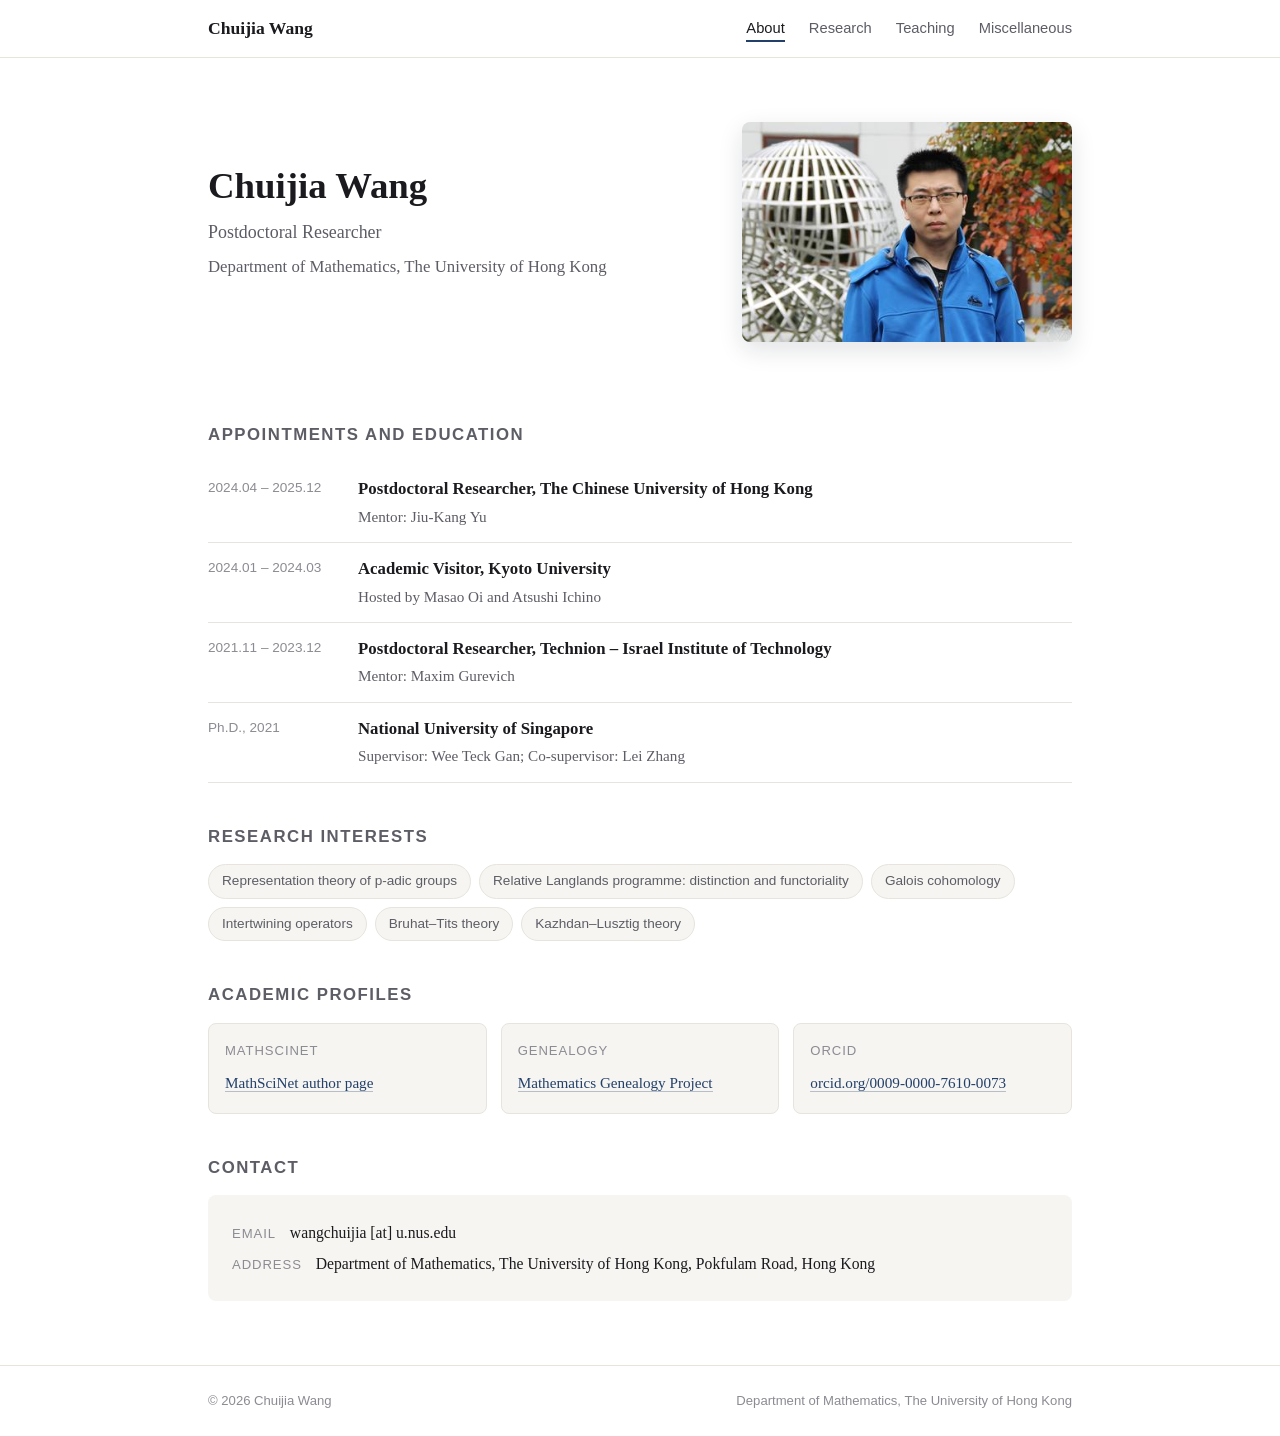
==== index.html @ 26bd5085 "Update supervisor details and refine research interests Updated supervisor information and consolida" ====
<!DOCTYPE html>
<html lang="en">
<head>
  <meta charset="utf-8">
  <meta name="viewport" content="width=device-width, initial-scale=1">
  <title>Chuijia Wang — About</title>
  <meta name="description" content="Chuijia Wang, mathematician, The University of Hong Kong.">
  <link rel="icon" type="image/svg+xml" href="data:image/svg+xml,%3Csvg xmlns='http://www.w3.org/2000/svg' viewBox='0 0 32 32'%3E%3Crect width='32' height='32' rx='5' fill='%23ffffff'/%3E%3Crect x='1.5' y='1.5' width='29' height='29' rx='4' fill='none' stroke='%2323406b' stroke-width='1.5'/%3E%3Ctext x='16' y='23' text-anchor='middle' font-family='Georgia, serif' font-size='18' font-weight='bold' fill='%2323406b'%3E%E2%88%AB%3C/text%3E%3C/svg%3E">
  <link rel="stylesheet" href="assets/css/style.css">
</head>
<body>

  <header class="site-header">
    <div class="container">
      <a class="site-name" href="index.html">Chuijia Wang</a>
      <nav class="site-nav" aria-label="Main navigation">
        <ul>
          <li><a href="index.html" aria-current="page">About</a></li>
          <li><a href="research.html">Research</a></li>
          <li><a href="teaching.html">Teaching</a></li>
          <li><a href="miscellaneous.html">Miscellaneous</a></li>
        </ul>
      </nav>
    </div>
  </header>

  <main class="container">

    <!-- ===== Hero ===== -->
    <section class="hero">
      <div>
        <h1>Chuijia Wang</h1>
        <p class="role">Postdoctoral Researcher</p>
        <p class="affiliation">Department of Mathematics, The University of Hong Kong</p>
        <div class="quick-links">
  <!-- <a href="#contact">Email</a> -->
  <!--<a href="https://orcid.org/0009-0000-7610-0073" rel="noopener" target="_blank">ORCID</a>-->
  <!-- <a href="assets/cv.pdf">CV</a> -->
</div>
      </div>
      <img class="hero-photo" src="assets/images/photocj.jpg" alt="Portrait of Chuijia Wang">
    </section>

    <!-- ===== Appointments ===== -->
    <h2>Appointments and education</h2>
    <ul class="timeline">
      <li>
        <span class="when">2024.04 – 2025.12</span>
        <span class="what">
          <strong>Postdoctoral Researcher, The Chinese University of Hong Kong</strong><br>
          <span class="sub">Mentor: Jiu-Kang Yu</span>
        </span>
      </li>
      <li>
        <span class="when">2024.01 – 2024.03</span>
        <span class="what">
          <strong>Academic Visitor, Kyoto University</strong><br>
          <span class="sub">Hosted by Masao Oi and Atsushi Ichino</span>
        </span>
      </li>
      <li>
        <span class="when">2021.11 – 2023.12</span>
        <span class="what">
          <strong>Postdoctoral Researcher, Technion – Israel Institute of Technology</strong><br>
          <span class="sub">Mentor: Maxim Gurevich</span>
        </span>
      </li>
      <li>
        <span class="when">Ph.D., 2021</span>
        <span class="what">
          <strong>National University of Singapore</strong><br>
          <span class="sub">Supervisor: Wee Teck Gan; Co-supervisor: Lei Zhang</span>
        </span>
      </li>
    </ul>

    <!-- ===== Research interests ===== -->
    <h2>Research interests</h2>
    <div class="tags">
      <span>Representation theory of p-adic groups</span>
      <span>Relative Langlands programme: distinction and functoriality</span>
      <span>Galois cohomology</span>
      <span>Intertwining operators</span>
      <span>Bruhat–Tits theory</span>
      <span>Kazhdan–Lusztig theory</span>
    </div>

    <!-- ===== Academic profiles ===== -->
    <h2>Academic profiles</h2>
    <div class="profile-cards">
      <div class="profile-card">
        <div class="pc-name">MathSciNet</div>
        <a href="https://mathscinet.ams.org/mathscinet/author?authorId=1631959" rel="noopener" target="_blank">MathSciNet author page</a>
      </div>
      <div class="profile-card">
        <div class="pc-name">Genealogy</div>
        <a href="https://www.genealogy.math.ndsu.nodak.edu/" rel="noopener" target="_blank">Mathematics Genealogy Project</a>
      </div>
      <div class="profile-card">
        <div class="pc-name">ORCID</div>
        <a href="https://orcid.org/0009-0000-7610-0073" rel="noopener" target="_blank">orcid.org/0009-0000-7610-0073</a>
      </div>
    </div>

    <!-- ===== Contact ===== -->
    <h2 id="contact">Contact</h2>
    <div class="contact">
      <p><span class="label">Email</span> wangchuijia [at] u.nus.edu</p>
      <p><span class="label">Address</span> Department of Mathematics, The University of Hong Kong, Pokfulam Road, Hong Kong</p>
    </div>

  </main>

  <footer class="site-footer">
    <div class="container">
      <span>&copy; 2026 Chuijia Wang</span>
      <span>Department of Mathematics, The University of Hong Kong</span>
    </div>
  </footer>

</body>
</html>
---- assets/css/style.css ----
/* ===== Redesigned academic site — modern editorial style ===== */

:root {
  --bg:        #ffffff;
  --surface:   #f6f5f1;
  --ink:       #1b1b1f;
  --muted:     #5d5d66;
  --faint:     #8b8b93;
  --line:      #e6e4dd;
  --accent:    #23406b;   /* deep indigo */
  --accent-2:  #7c2d3a;
  --radius:    8px;

  --serif: "Charter", "Iowan Old Style", "Palatino Linotype", Palatino, Georgia, serif;
  --sans:  "Segoe UI", "Helvetica Neue", Helvetica, system-ui, sans-serif;
  --max: 920px;
}

*, *::before, *::after { box-sizing: border-box; }

body {
  margin: 0;
  background: var(--bg);
  color: var(--ink);
  font-family: var(--serif);
  font-size: 1.05rem;
  line-height: 1.65;
}

img { max-width: 100%; display: block; }

a {
  color: var(--accent);
  text-decoration: none;
  border-bottom: 1px solid color-mix(in srgb, var(--accent) 30%, transparent);
}
a:hover { color: var(--accent-2); border-bottom-color: var(--accent-2); }

h1, h2, h3 { line-height: 1.25; font-weight: 700; }
h2 {
  font-size: 1.05rem;
  font-family: var(--sans);
  text-transform: uppercase;
  letter-spacing: .09em;
  color: var(--muted);
  margin: 2.6em 0 1em;
}

/* ---------- header ---------- */
.site-header {
  position: sticky;
  top: 0;
  background: color-mix(in srgb, var(--bg) 92%, transparent);
  backdrop-filter: blur(8px);
  border-bottom: 1px solid var(--line);
  z-index: 10;
}
.site-header .container {
  max-width: var(--max);
  margin: 0 auto;
  padding: 14px 28px;
  display: flex;
  justify-content: space-between;
  align-items: center;
  gap: 16px;
}
.site-name {
  font-weight: 700;
  font-size: 1.1rem;
  color: var(--ink);
  border-bottom: none;
}
.site-nav ul {
  list-style: none;
  margin: 0; padding: 0;
  display: flex; gap: 24px;
  font-family: var(--sans);
  font-size: .92rem;
}
.site-nav a {
  color: var(--muted);
  border-bottom: none;
  padding: 4px 0;
}
.site-nav a:hover { color: var(--accent); }
.site-nav a[aria-current="page"] {
  color: var(--ink);
  border-bottom: 2px solid var(--accent);
}

.container {
  max-width: var(--max);
  margin: 0 auto;
  padding: 0 28px;
}

/* ---------- hero ---------- */
.hero {
  display: grid;
  grid-template-columns: 1.5fr 1fr;
  gap: 40px;
  align-items: center;
  padding: 64px 0 40px;
}
.hero h1 {
  font-size: 2.3rem;
  margin: 0 0 .25em;
}
.hero .role {
  font-size: 1.12rem;
  color: var(--muted);
  margin: 0 0 .3em;
}
.hero .affiliation {
  color: var(--muted);
  margin: 0 0 1.2em;
}
.hero .quick-links {
  font-family: var(--sans);
  font-size: .9rem;
  display: flex;
  gap: 18px;
  flex-wrap: wrap;
}
.hero .quick-links a { border-bottom: 1px solid var(--line); }

.hero-photo {
  width: 100%;
  aspect-ratio: 3 / 2;
  object-fit: cover;
  border-radius: var(--radius);
  box-shadow: 0 8px 24px rgba(20, 25, 40, .12);
}

/* ---------- timeline ---------- */
.timeline { list-style: none; margin: 0; padding: 0; }
.timeline li {
  display: grid;
  grid-template-columns: 130px 1fr;
  gap: 20px;
  padding: .7em 0;
  border-bottom: 1px solid var(--line);
}
.timeline .when {
  font-family: var(--sans);
  font-size: .85rem;
  color: var(--faint);
  padding-top: 2px;
}
.timeline .what strong { font-weight: 700; }
.timeline .what .sub { color: var(--muted); font-size: .95rem; }

/* ---------- interest tags ---------- */
.tags {
  display: flex;
  flex-wrap: wrap;
  gap: 8px;
  margin: 0;
}
.tags span {
  font-family: var(--sans);
  font-size: .85rem;
  background: var(--surface);
  border: 1px solid var(--line);
  border-radius: 999px;
  padding: 5px 13px;
  color: var(--muted);
}

/* ---------- profile cards ---------- */
.profile-cards {
  display: grid;
  grid-template-columns: repeat(3, 1fr);
  gap: 14px;
}
.profile-card {
  background: var(--surface);
  border: 1px solid var(--line);
  border-radius: var(--radius);
  padding: 16px;
}
.profile-card .pc-name {
  font-family: var(--sans);
  font-size: .82rem;
  text-transform: uppercase;
  letter-spacing: .07em;
  color: var(--faint);
  margin-bottom: 8px;
}
.profile-card a { font-size: .95rem; }

/* ---------- contact ---------- */
.contact {
  background: var(--surface);
  border-radius: var(--radius);
  padding: 20px 24px;
  font-size: .98rem;
}
.contact p { margin: .3em 0; }
.contact .label {
  font-family: var(--sans);
  font-size: .82rem;
  color: var(--faint);
  text-transform: uppercase;
  letter-spacing: .07em;
  margin-right: 10px;
}

/* ---------- footer ---------- */
.site-footer {
  border-top: 1px solid var(--line);
  margin-top: 64px;
  padding: 24px 0;
  font-family: var(--sans);
  font-size: .82rem;
  color: var(--faint);
}
.site-footer .container {
  display: flex;
  justify-content: space-between;
  flex-wrap: wrap;
  gap: 8px;
}

/* ===== Subpages ===== */
.page-title { padding: 48px 0 8px; }
.page-title h1 { font-size: 2rem; margin: 0 0 .3em; }
.page-title p { color: var(--muted); max-width: 660px; }

.pub-item { padding: 1.1em 0; border-bottom: 1px solid var(--line); }
.pub-item .pub-title { font-size: 1.08rem; font-style: italic; margin: 0 0 .25em; }
.pub-item .pub-meta { color: var(--muted); font-size: .95rem; margin: 0 0 .4em; }
.pub-item .pub-links { font-family: var(--sans); font-size: .85rem; }
.pub-item .pub-links a { margin-right: 12px; }

.school-block h3 { font-size: 1.18rem; margin: 1.6em 0 .5em; }
.course-item {
  display: grid;
  grid-template-columns: 140px 1fr;
  gap: 20px;
  padding: .6em 0;
  border-bottom: 1px solid var(--line);
}
.course-item .when { font-family: var(--sans); font-size: .85rem; color: var(--faint); padding-top: 3px; }
.course-item .role { color: var(--muted); font-size: .92rem; }

.gallery-new {
  display: grid;
  grid-template-columns: repeat(2, 1fr);
  gap: 18px;
  margin: 0 0 1em;
}
.gallery-new figure { margin: 0; }
.gallery-new img {
  border-radius: var(--radius);
  border: 1px solid var(--line);
  width: 100%;
}
.gallery-new figcaption {
  font-family: var(--sans);
  font-size: .82rem;
  color: var(--faint);
  margin-top: 6px;
}

.talk-list { list-style: none; padding: 0; margin: 0; }
.talk-list li { padding: .7em 0; border-bottom: 1px solid var(--line); }

:focus-visible { outline: 2px solid var(--accent); outline-offset: 2px; }

@media (max-width: 720px) {
  .hero { grid-template-columns: 1fr; gap: 28px; padding: 40px 0 24px; }
  .hero h1 { font-size: 1.8rem; }
  .timeline li { grid-template-columns: 1fr; gap: 2px; }
  .profile-cards { grid-template-columns: 1fr; }
  .site-nav ul { gap: 14px; font-size: .85rem; }
}
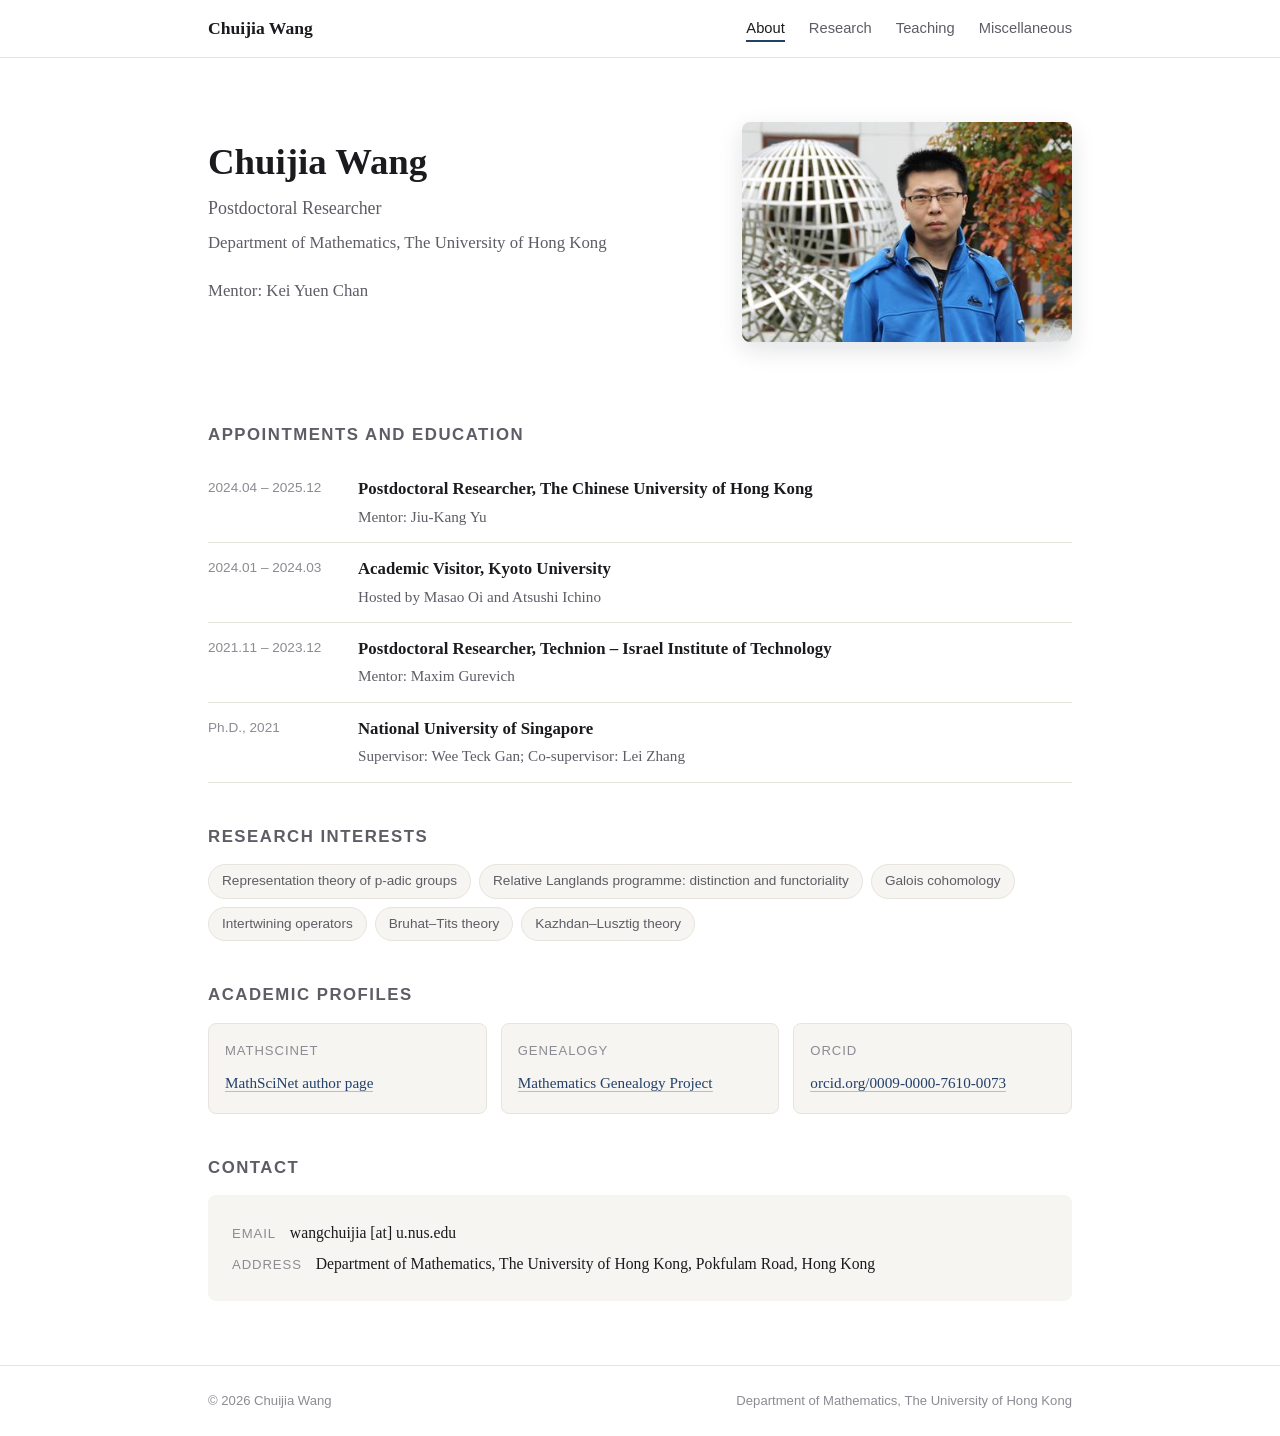
==== commit 57e8ef29: "Add mentor information to index.html" ====
--- a/index.html
+++ b/index.html
@@ -32,6 +32,7 @@
         <h1>Chuijia Wang</h1>
         <p class="role">Postdoctoral Researcher</p>
         <p class="affiliation">Department of Mathematics, The University of Hong Kong</p>
+         <p class="affiliation">Mentor: Kei Yuen Chan</p>
         <div class="quick-links">
   <!-- <a href="#contact">Email</a> -->
   <!--<a href="https://orcid.org/0009-0000-7610-0073" rel="noopener" target="_blank">ORCID</a>-->
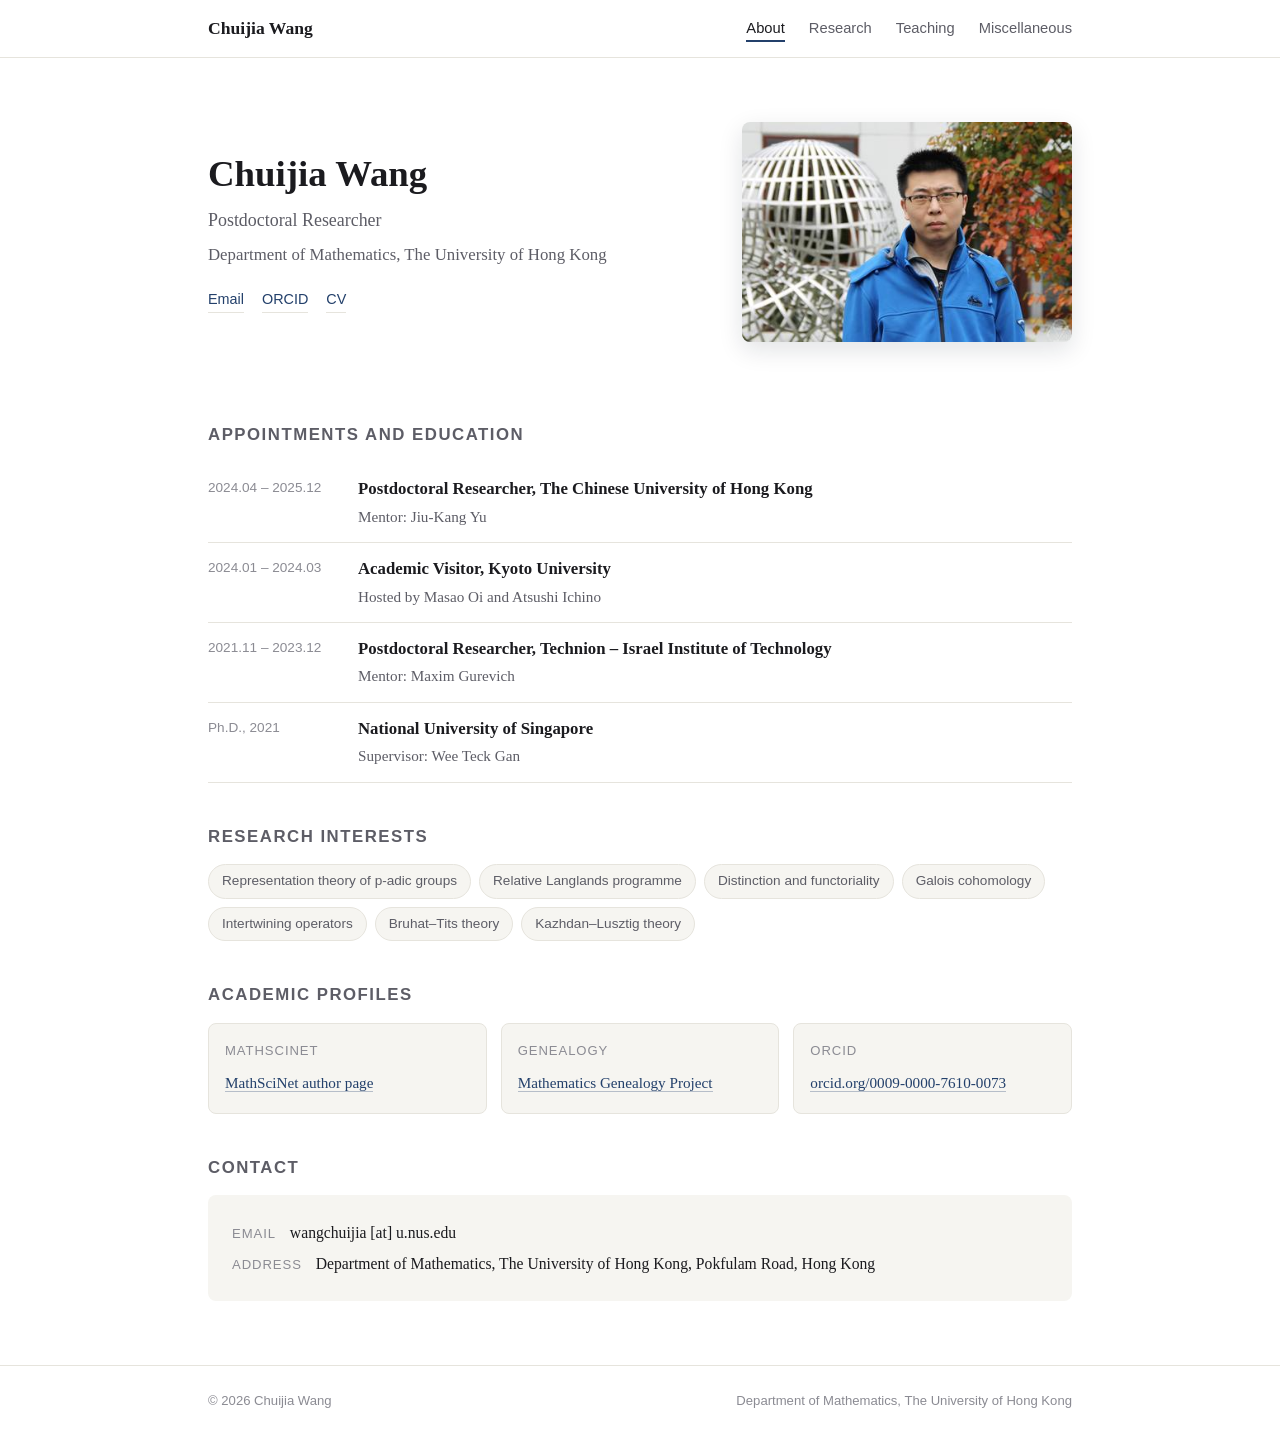
==== commit ae2fb1c4: "Add files via upload" ====
--- a/index.html
+++ b/index.html
@@ -14,6 +14,11 @@
     <div class="container">
       <a class="site-name" href="index.html">Chuijia Wang</a>
       <nav class="site-nav" aria-label="Main navigation">
+        <button class="nav-toggle" type="button" aria-label="Toggle navigation" aria-expanded="false">
+          <svg viewBox="0 0 24 24" width="24" height="24" aria-hidden="true">
+            <path d="M3 6h18M3 12h18M3 18h18" fill="none" stroke="currentColor" stroke-width="2" stroke-linecap="round"/>
+          </svg>
+        </button>
         <ul>
           <li><a href="index.html" aria-current="page">About</a></li>
           <li><a href="research.html">Research</a></li>
@@ -32,12 +37,11 @@
         <h1>Chuijia Wang</h1>
         <p class="role">Postdoctoral Researcher</p>
         <p class="affiliation">Department of Mathematics, The University of Hong Kong</p>
-         <p class="affiliation">Mentor: Kei Yuen Chan</p>
         <div class="quick-links">
-  <!-- <a href="#contact">Email</a> -->
-  <!--<a href="https://orcid.org/0009-0000-7610-0073" rel="noopener" target="_blank">ORCID</a>-->
-  <!-- <a href="assets/cv.pdf">CV</a> -->
-</div>
+          <a href="#contact">Email</a>
+          <a href="https://orcid.org/0009-0000-7610-0073" rel="noopener" target="_blank">ORCID</a>
+          <a href="assets/cv.pdf">CV</a>
+        </div>
       </div>
       <img class="hero-photo" src="assets/images/photocj.jpg" alt="Portrait of Chuijia Wang">
     </section>
@@ -70,7 +74,7 @@
         <span class="when">Ph.D., 2021</span>
         <span class="what">
           <strong>National University of Singapore</strong><br>
-          <span class="sub">Supervisor: Wee Teck Gan; Co-supervisor: Lei Zhang</span>
+          <span class="sub">Supervisor: Wee Teck Gan</span>
         </span>
       </li>
     </ul>
@@ -79,7 +83,8 @@
     <h2>Research interests</h2>
     <div class="tags">
       <span>Representation theory of p-adic groups</span>
-      <span>Relative Langlands programme: distinction and functoriality</span>
+      <span>Relative Langlands programme</span>
+      <span>Distinction and functoriality</span>
       <span>Galois cohomology</span>
       <span>Intertwining operators</span>
       <span>Bruhat–Tits theory</span>
@@ -91,7 +96,7 @@
     <div class="profile-cards">
       <div class="profile-card">
         <div class="pc-name">MathSciNet</div>
-        <a href="https://mathscinet.ams.org/mathscinet/author?authorId=1631959" rel="noopener" target="_blank">MathSciNet author page</a>
+        <a href="https://mathscinet.ams.org/" rel="noopener" target="_blank">MathSciNet author page</a>
       </div>
       <div class="profile-card">
         <div class="pc-name">Genealogy</div>
@@ -119,5 +124,6 @@
     </div>
   </footer>
 
+  <script src="assets/js/nav.js"></script>
 </body>
 </html>
--- a/assets/css/style.css
+++ b/assets/css/style.css
@@ -88,6 +88,15 @@
   border-bottom: 2px solid var(--accent);
 }
 
+.nav-toggle {
+  display: none;
+  background: none;
+  border: none;
+  padding: 4px;
+  color: var(--ink);
+  cursor: pointer;
+}
+
 .container {
   max-width: var(--max);
   margin: 0 auto;
@@ -266,6 +275,41 @@
 .talk-list { list-style: none; padding: 0; margin: 0; }
 .talk-list li { padding: .7em 0; border-bottom: 1px solid var(--line); }
 
+/* topic cards with detail pages */
+.topic-cards {
+  display: grid;
+  grid-template-columns: repeat(2, 1fr);
+  gap: 14px;
+  margin: 1em 0;
+}
+a.topic-card {
+  display: block;
+  background: var(--surface);
+  border: 1px solid var(--line);
+  border-radius: var(--radius);
+  padding: 16px 18px;
+  color: var(--ink);
+  border-bottom: 1px solid var(--line);
+}
+a.topic-card:hover { border-color: var(--accent); color: var(--accent); }
+a.topic-card .tc-name { font-weight: 700; }
+a.topic-card .tc-desc {
+  font-size: .86rem;
+  color: var(--muted);
+  margin-top: 4px;
+  font-family: var(--sans);
+}
+
+.topic-detail { padding-top: 24px; }
+.topic-detail h1 { font-size: 1.9rem; margin-bottom: .6em; }
+.topic-detail .back-link {
+  font-family: var(--sans);
+  font-size: .85rem;
+  margin-bottom: 1.5em;
+  display: inline-block;
+}
+.topic-detail h2 { margin-top: 1.8em; }
+
 :focus-visible { outline: 2px solid var(--accent); outline-offset: 2px; }
 
 @media (max-width: 720px) {
@@ -273,5 +317,25 @@
   .hero h1 { font-size: 1.8rem; }
   .timeline li { grid-template-columns: 1fr; gap: 2px; }
   .profile-cards { grid-template-columns: 1fr; }
-  .site-nav ul { gap: 14px; font-size: .85rem; }
-}
+
+  .site-name { white-space: nowrap; }
+  .nav-toggle { display: block; }
+  .site-nav { position: relative; }
+  .site-nav ul {
+    display: none;
+    position: absolute;
+    top: calc(100% + 10px);
+    right: 0;
+    flex-direction: column;
+    gap: 0;
+    background: var(--bg);
+    border: 1px solid var(--line);
+    border-radius: var(--radius);
+    box-shadow: 0 8px 24px rgba(20, 25, 40, .12);
+    min-width: 190px;
+    padding: 6px 0;
+    font-size: .92rem;
+  }
+  .site-nav ul.open { display: flex; }
+  .site-nav li { padding: 9px 20px; }
+}
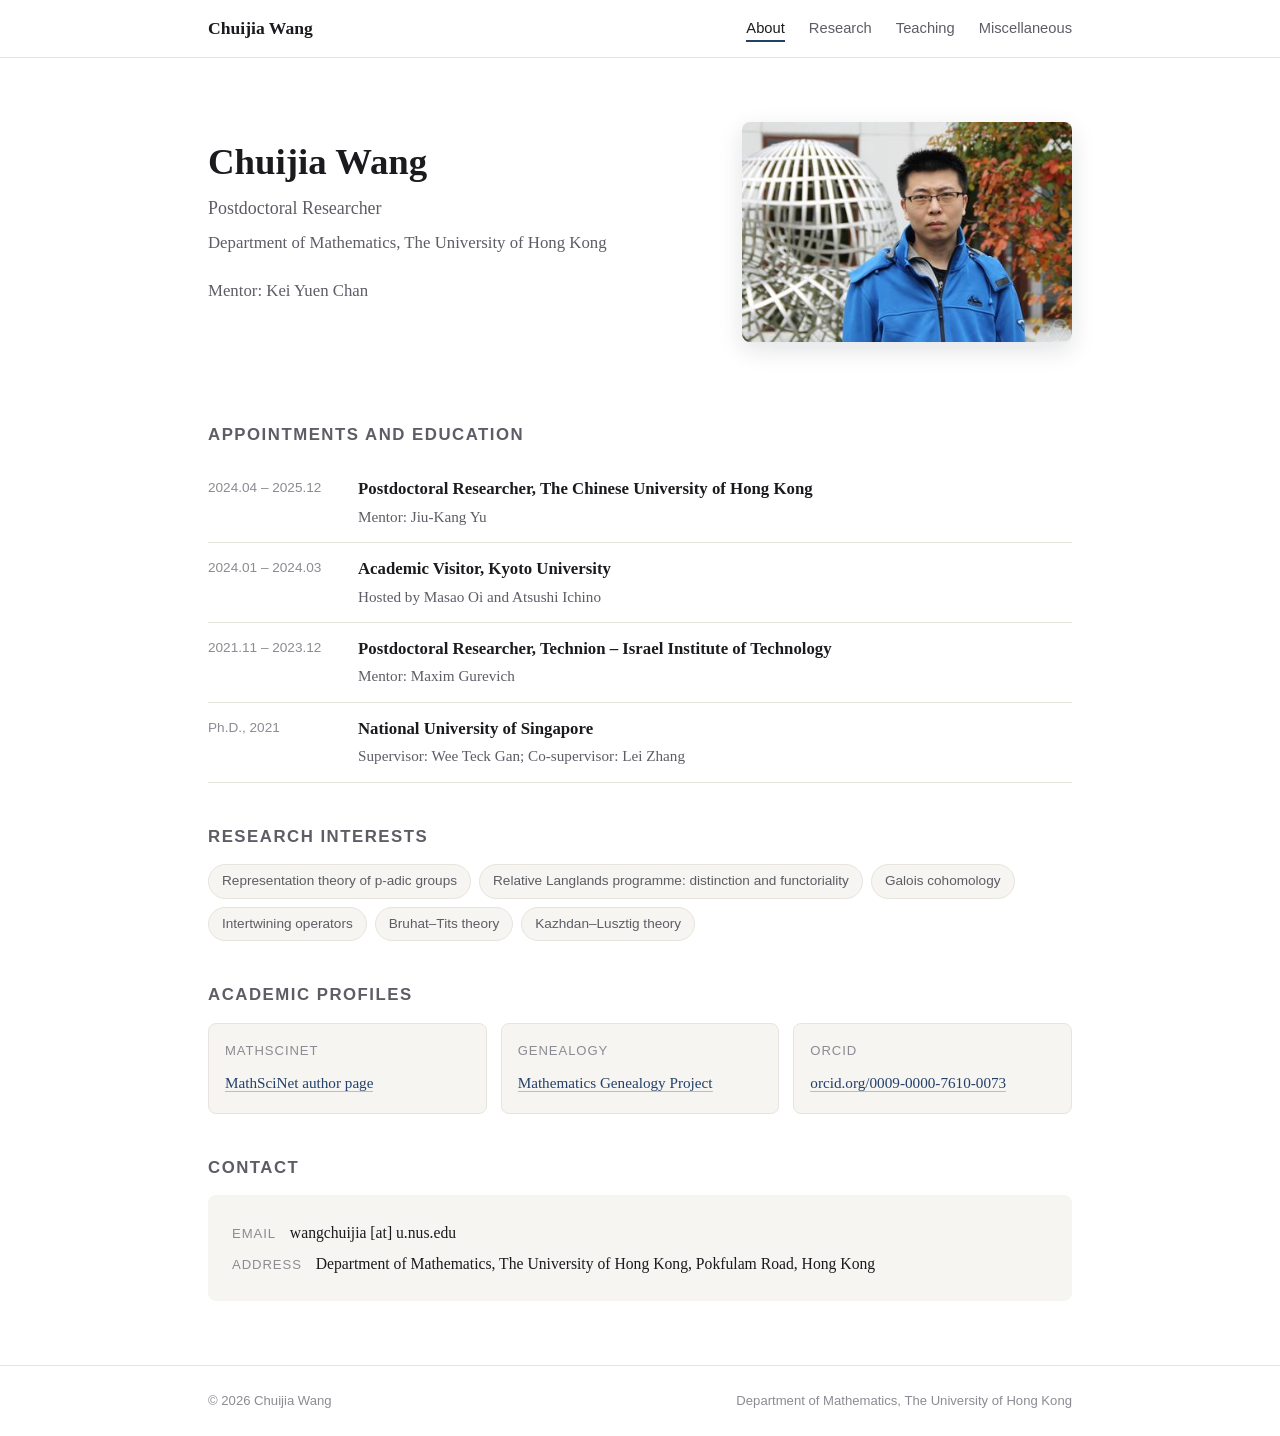
==== commit 8a910bc5: "Add files via upload" ====
--- a/index.html
+++ b/index.html
@@ -37,11 +37,12 @@
         <h1>Chuijia Wang</h1>
         <p class="role">Postdoctoral Researcher</p>
         <p class="affiliation">Department of Mathematics, The University of Hong Kong</p>
+         <p class="affiliation">Mentor: Kei Yuen Chan</p>
         <div class="quick-links">
-          <a href="#contact">Email</a>
-          <a href="https://orcid.org/0009-0000-7610-0073" rel="noopener" target="_blank">ORCID</a>
-          <a href="assets/cv.pdf">CV</a>
-        </div>
+  <!-- <a href="#contact">Email</a> -->
+  <!--<a href="https://orcid.org/0009-0000-7610-0073" rel="noopener" target="_blank">ORCID</a>-->
+  <!-- <a href="assets/cv.pdf">CV</a> -->
+</div>
       </div>
       <img class="hero-photo" src="assets/images/photocj.jpg" alt="Portrait of Chuijia Wang">
     </section>
@@ -74,7 +75,7 @@
         <span class="when">Ph.D., 2021</span>
         <span class="what">
           <strong>National University of Singapore</strong><br>
-          <span class="sub">Supervisor: Wee Teck Gan</span>
+          <span class="sub">Supervisor: Wee Teck Gan; Co-supervisor: Lei Zhang</span>
         </span>
       </li>
     </ul>
@@ -83,8 +84,7 @@
     <h2>Research interests</h2>
     <div class="tags">
       <span>Representation theory of p-adic groups</span>
-      <span>Relative Langlands programme</span>
-      <span>Distinction and functoriality</span>
+      <span>Relative Langlands programme: distinction and functoriality</span>
       <span>Galois cohomology</span>
       <span>Intertwining operators</span>
       <span>Bruhat–Tits theory</span>
@@ -96,7 +96,7 @@
     <div class="profile-cards">
       <div class="profile-card">
         <div class="pc-name">MathSciNet</div>
-        <a href="https://mathscinet.ams.org/" rel="noopener" target="_blank">MathSciNet author page</a>
+        <a href="https://mathscinet.ams.org/mathscinet/author?authorId=1631959" rel="noopener" target="_blank">MathSciNet author page</a>
       </div>
       <div class="profile-card">
         <div class="pc-name">Genealogy</div>
--- a/assets/css/style.css
+++ b/assets/css/style.css
@@ -277,19 +277,18 @@
 
 /* topic cards with detail pages */
 .topic-cards {
-  display: grid;
-  grid-template-columns: repeat(2, 1fr);
-  gap: 14px;
+  display: flex;
+  flex-wrap: wrap;
+  gap: 12px;
   margin: 1em 0;
 }
-a.topic-card {
-  display: block;
+.topic-card {
+  width: fit-content;
   background: var(--surface);
   border: 1px solid var(--line);
   border-radius: var(--radius);
-  padding: 16px 18px;
-  color: var(--ink);
-  border-bottom: 1px solid var(--line);
+  padding: 6px 12px;
+  color: var(--ink);
 }
 a.topic-card:hover { border-color: var(--accent); color: var(--accent); }
 a.topic-card .tc-name { font-weight: 700; }
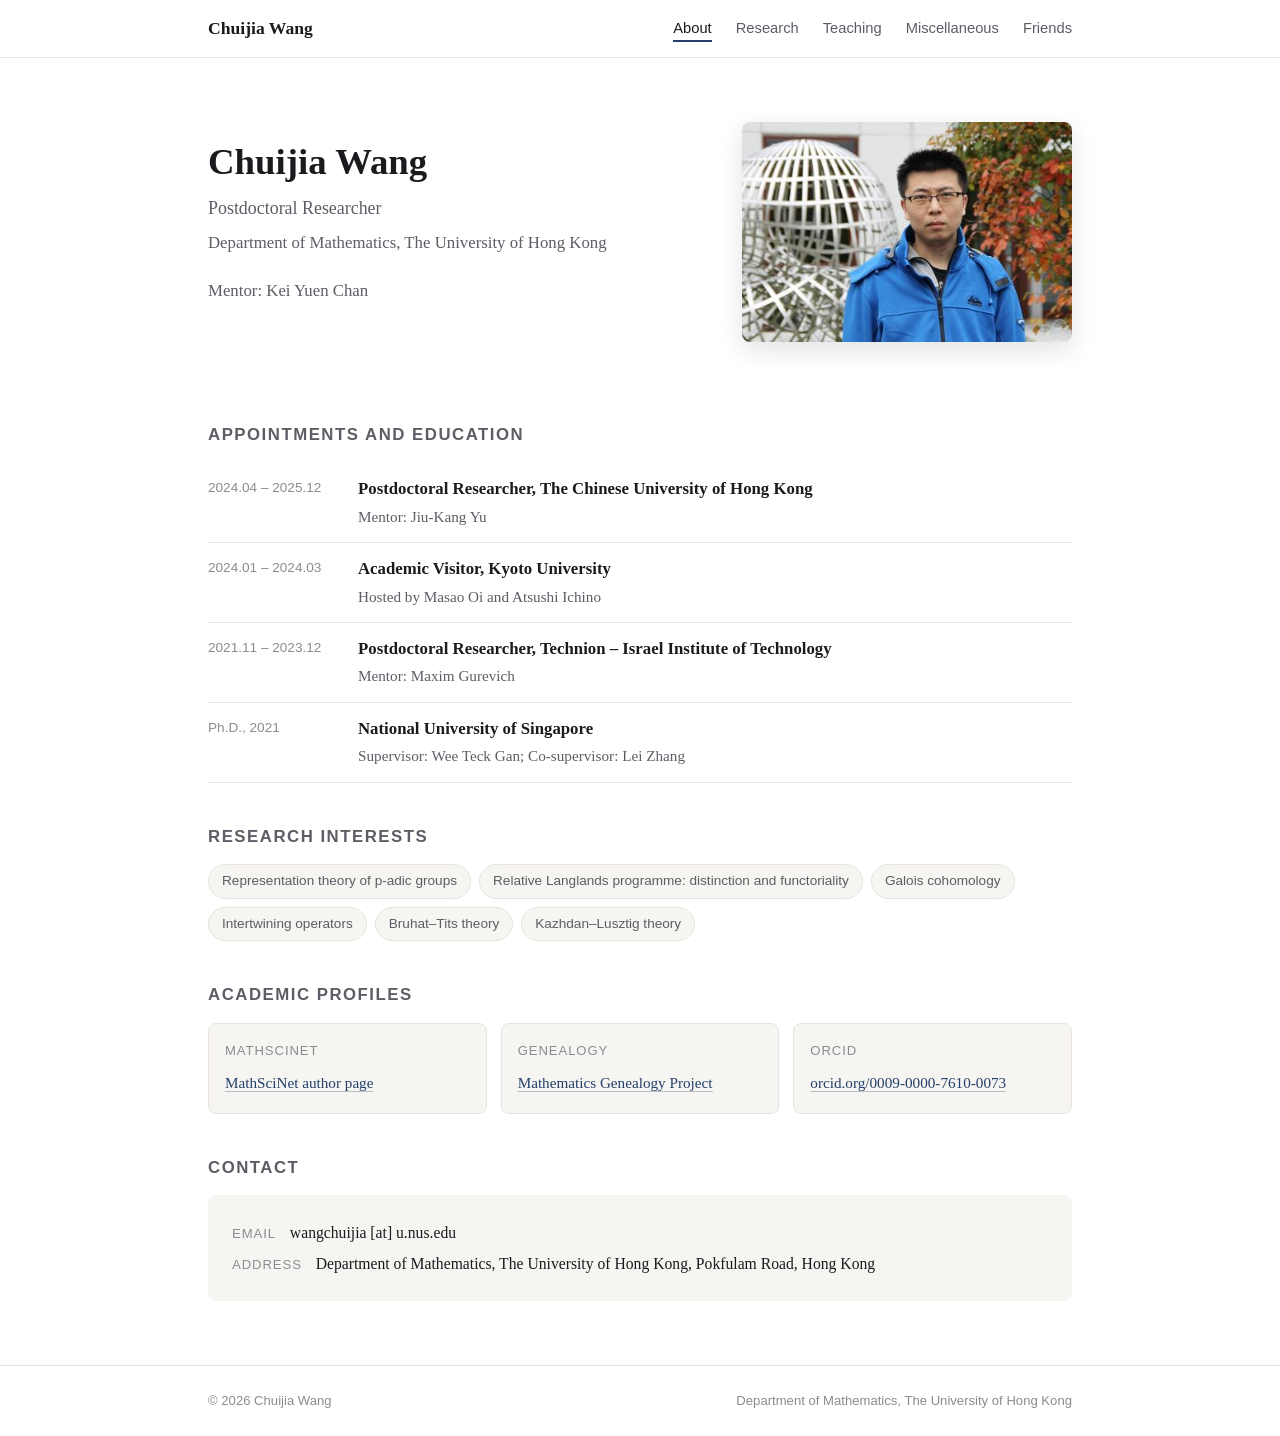
==== commit cf5e020d: "Add Friends link to navigation menu" ====
--- a/index.html
+++ b/index.html
@@ -3,7 +3,7 @@
 <head>
   <meta charset="utf-8">
   <meta name="viewport" content="width=device-width, initial-scale=1">
-  <title>Chuijia Wang — About</title>
+ <title>Chuijia Wang's Homepage</title>
   <meta name="description" content="Chuijia Wang, mathematician, The University of Hong Kong.">
   <link rel="icon" type="image/svg+xml" href="data:image/svg+xml,%3Csvg xmlns='http://www.w3.org/2000/svg' viewBox='0 0 32 32'%3E%3Crect width='32' height='32' rx='5' fill='%23ffffff'/%3E%3Crect x='1.5' y='1.5' width='29' height='29' rx='4' fill='none' stroke='%2323406b' stroke-width='1.5'/%3E%3Ctext x='16' y='23' text-anchor='middle' font-family='Georgia, serif' font-size='18' font-weight='bold' fill='%2323406b'%3E%E2%88%AB%3C/text%3E%3C/svg%3E">
   <link rel="stylesheet" href="assets/css/style.css">
@@ -24,6 +24,7 @@
           <li><a href="research.html">Research</a></li>
           <li><a href="teaching.html">Teaching</a></li>
           <li><a href="miscellaneous.html">Miscellaneous</a></li>
+          <li><a href="Friends.html">Friends</a></li>
         </ul>
       </nav>
     </div>
--- a/assets/css/style.css
+++ b/assets/css/style.css
@@ -236,10 +236,10 @@
 .page-title h1 { font-size: 2rem; margin: 0 0 .3em; }
 .page-title p { color: var(--muted); max-width: 660px; }
 
-.pub-item { padding: 1.1em 0; border-bottom: 1px solid var(--line); }
-.pub-item .pub-title { font-size: 1.08rem; font-style: italic; margin: 0 0 .25em; }
-.pub-item .pub-meta { color: var(--muted); font-size: .95rem; margin: 0 0 .4em; }
-.pub-item .pub-links { font-family: var(--sans); font-size: .85rem; }
+.pub-item { padding: .65em 0; border-bottom: 1px solid var(--line); }
+.pub-item .pub-title { font-size: 1.05rem; font-style: italic; margin: 0 0 .15em; }
+.pub-item .pub-meta { color: var(--muted); font-size: .92rem; margin: 0 0 .2em; }
+.pub-item .pub-links { font-family: var(--sans); font-size: .85rem; margin: 0; }
 .pub-item .pub-links a { margin-right: 12px; }
 
 .school-block h3 { font-size: 1.18rem; margin: 1.6em 0 .5em; }
@@ -277,17 +277,16 @@
 
 /* topic cards with detail pages */
 .topic-cards {
-  display: flex;
-  flex-wrap: wrap;
-  gap: 12px;
+  display: grid;
+  grid-template-columns: repeat(2, 1fr);
+  gap: 10px;
   margin: 1em 0;
 }
 .topic-card {
-  width: fit-content;
   background: var(--surface);
   border: 1px solid var(--line);
   border-radius: var(--radius);
-  padding: 6px 12px;
+  padding: 8px 14px;
   color: var(--ink);
 }
 a.topic-card:hover { border-color: var(--accent); color: var(--accent); }
@@ -338,3 +337,4 @@
   .site-nav ul.open { display: flex; }
   .site-nav li { padding: 9px 20px; }
 }
+/* （注：内容由AI生成） */
